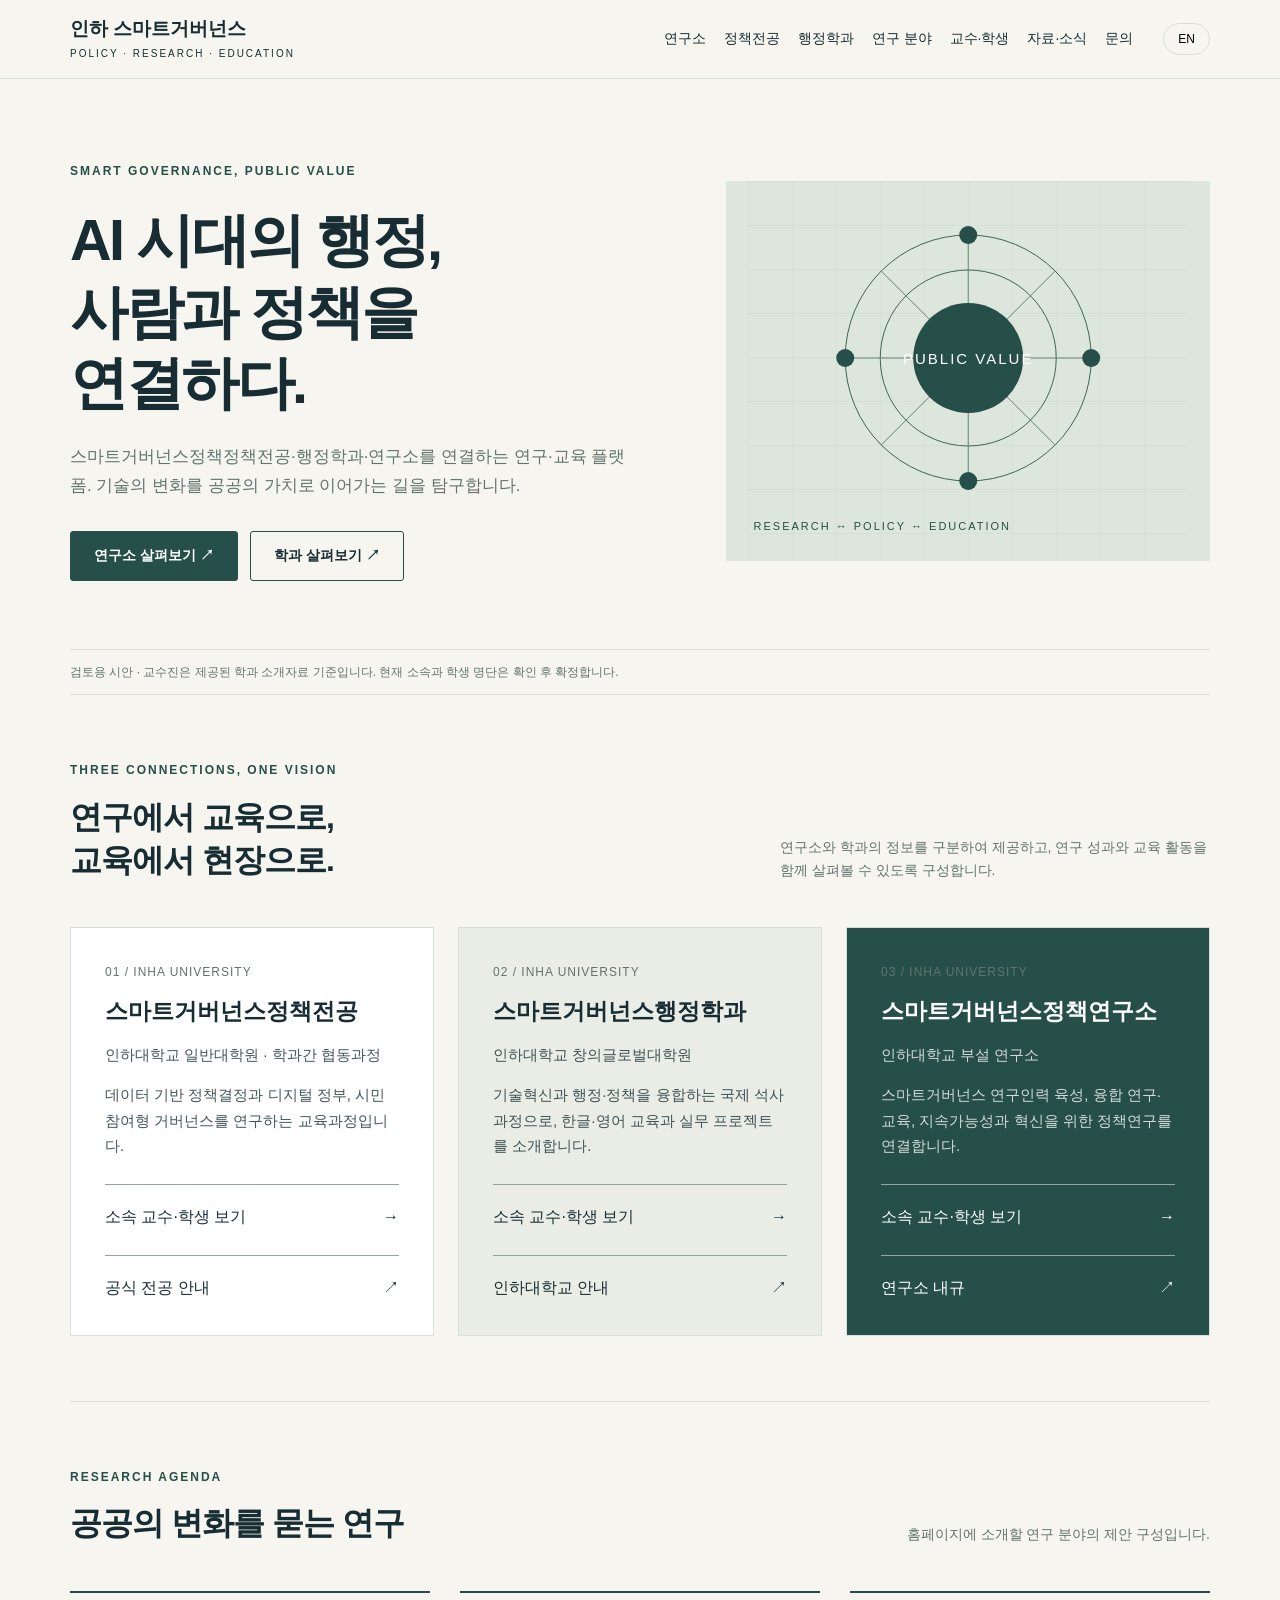
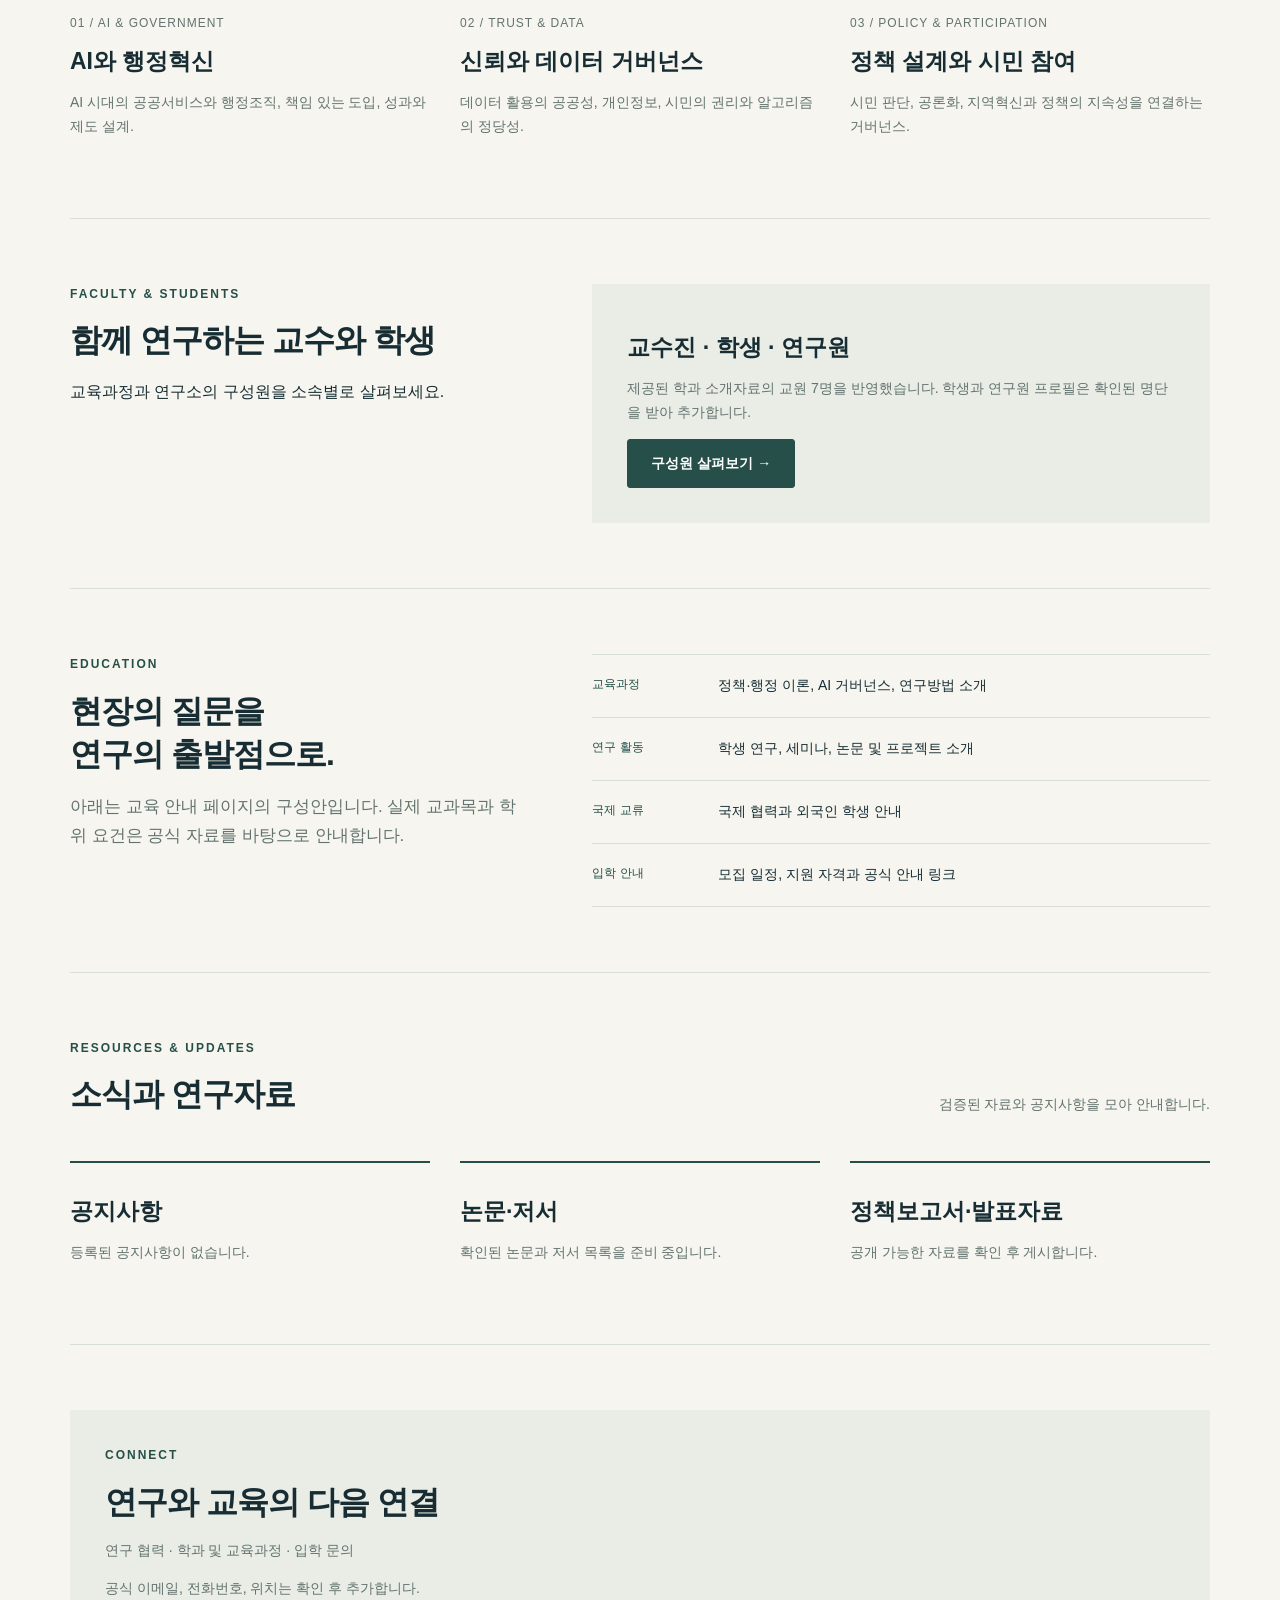
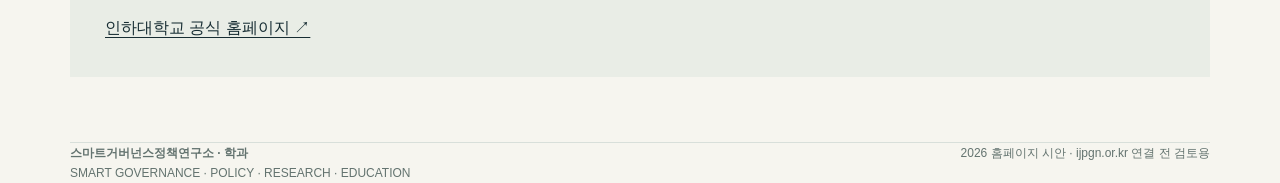
==== index.html @ 076cca41 "Add files via upload" ====
<!doctype html>
<html lang="ko"><head><meta charset="utf-8"><meta name="viewport" content="width=device-width,initial-scale=1"><title>인하 스마트거버넌스 | 정책전공 · 행정학과 · 연구소</title><meta name="description" content="스마트거버넌스정책연구소와 학과 통합 홈페이지 시안"><link rel="stylesheet" href="portal.css"></head><body>
<header><div class="bar"><a class="brand" href="#home"><span data-ko="인하 스마트거버넌스" data-en="INHA SMART GOVERNANCE">인하 스마트거버넌스</span><small>POLICY · RESEARCH · EDUCATION</small></a><nav aria-label="주 메뉴"><a href="#institute" data-ko="연구소" data-en="Institute">연구소</a><a href="#policy" data-ko="정책전공" data-en="Policy Program">정책전공</a><a href="#department" data-ko="행정학과" data-en="Department">행정학과</a><a href="#research" data-ko="연구 분야" data-en="Research">연구 분야</a><a href="members.html" data-ko="교수·학생" data-en="People">교수·학생</a><a href="#resources" data-ko="자료·소식" data-en="Resources">자료·소식</a><a href="#contact" data-ko="문의" data-en="Contact">문의</a></nav><button id="lang" aria-label="Switch to English">EN</button></div></header>
<main id="home" class="wrap"><section class="hero"><div><div class="eyebrow">Smart Governance, Public Value</div><h1 data-ko="AI 시대의 행정,<br>사람과 정책을<br>연결하다." data-en="Connecting people<br>and policy in<br>the age of AI.">AI 시대의 행정,<br>사람과 정책을<br>연결하다.</h1><p class="intro" data-ko="스마트거버넌스정책정책전공·행정학과·연구소를 연결하는 연구·교육 플랫폼. 기술의 변화를 공공의 가치로 이어가는 길을 탐구합니다." data-en="A shared platform connecting the policy program, administration department and research institute. Explore how technological change can create public value.">스마트거버넌스정책정책전공·행정학과·연구소를 연결하는 연구·교육 플랫폼. 기술의 변화를 공공의 가치로 이어가는 길을 탐구합니다.</p><div class="actions"><a class="btn primary" href="#institute" data-ko="연구소 살펴보기 ↗" data-en="Explore the institute ↗">연구소 살펴보기 ↗</a><a class="btn" href="#department" data-ko="학과 살펴보기 ↗" data-en="Explore the department ↗">학과 살펴보기 ↗</a></div></div><div class="art"><svg viewBox="0 0 440 380" role="img" aria-label="연구와 교육의 연결을 표현한 추상 그래픽"><defs><pattern id="grid" width="44" height="44" patternUnits="userSpaceOnUse"><path d="M44 0H0V44" fill="none" stroke="#c4d0c1" stroke-width=".6"/></pattern></defs><rect width="440" height="380" fill="url(#grid)"/><circle cx="220" cy="177" r="123" fill="none" stroke="#426358" stroke-width="1"/><circle cx="220" cy="177" r="88" fill="none" stroke="#426358" stroke-width="1"/><path d="M97 177H343M220 54V300M133 90L307 264M133 264L307 90" stroke="#668274"/><rect x="165" y="122" width="110" height="110" rx="55" fill="#254f48"/><circle cx="220" cy="54" r="9" fill="#254f48"/><circle cx="343" cy="177" r="9" fill="#254f48"/><circle cx="97" cy="177" r="9" fill="#254f48"/><circle cx="220" cy="300" r="9" fill="#254f48"/><text x="220" y="183" fill="#fff" text-anchor="middle" font-size="15" letter-spacing="2">PUBLIC VALUE</text></svg><div class="art-label">RESEARCH ↔ POLICY ↔ EDUCATION</div></div></section>
<div class="draft" data-ko="검토용 시안 · 교수진은 제공된 학과 소개자료 기준입니다. 현재 소속과 학생 명단은 확인 후 확정합니다." data-en="Website concept · Official names, institutional information, curriculum and contact details await confirmation.">검토용 시안 · 교수진은 제공된 학과 소개자료 기준입니다. 현재 소속과 학생 명단은 확인 후 확정합니다.</div>
<section class="section"><div class="section-title"><div><div class="eyebrow">Three Connections, One Vision</div><h2 data-ko="연구에서 교육으로,<br>교육에서 현장으로." data-en="From research to education.<br>From education to practice.">연구에서 교육으로,<br>교육에서 현장으로.</h2></div><p data-ko="연구소와 학과의 정보를 구분하여 제공하고, 연구 성과와 교육 활동을 함께 살펴볼 수 있도록 구성합니다." data-en="Separate institutional information, connected through research and educational activities.">연구소와 학과의 정보를 구분하여 제공하고, 연구 성과와 교육 활동을 함께 살펴볼 수 있도록 구성합니다.</p></div><div class="portals three"><article class="portal" id="policy"><div class="num">01 / INHA UNIVERSITY</div><h3>스마트거버넌스정책전공</h3><p class="units-desc">인하대학교 일반대학원 · 학과간 협동과정</p><p>데이터 기반 정책결정과 디지털 정부, 시민참여형 거버넌스를 연구하는 교육과정입니다.</p><a href="members.html?unit=smart-policy"><span>소속 교수·학생 보기</span><span>→</span></a><a href="https://grad.inha.ac.kr/grad/5787/subview.do?enc=Zm5jdDF8QEB8JTJGZGVwYXJ0bWVudEludHJvJTJGZ3JhZCUyRjE1OTYlMkYxNjc5JTJGaW50cm9WaWV3LmRvJTNGc2l0ZUlkJTNEZ3JhZCUyNmluaGFpZCUzRCUyNg%3D%3D" target="_blank" rel="noopener"><span>공식 전공 안내</span><span>↗</span></a></article><article class="portal" id="department"><div class="num">02 / INHA UNIVERSITY</div><h3>스마트거버넌스행정학과</h3><p class="units-desc">인하대학교 창의글로벌대학원</p><p>기술혁신과 행정·정책을 융합하는 국제 석사과정으로, 한글·영어 교육과 실무 프로젝트를 소개합니다.</p><a href="members.html?unit=smart-admin"><span>소속 교수·학생 보기</span><span>→</span></a><a href="https://www.inha.ac.kr/" target="_blank" rel="noopener"><span>인하대학교 안내</span><span>↗</span></a></article><article class="portal" id="institute"><div class="num">03 / INHA UNIVERSITY</div><h3>스마트거버넌스정책연구소</h3><p class="units-desc">인하대학교 부설 연구소</p><p>스마트거버넌스 연구인력 육성, 융합 연구·교육, 지속가능성과 혁신을 위한 정책연구를 연결합니다.</p><a href="members.html?unit=institute"><span>소속 교수·학생 보기</span><span>→</span></a><a href="https://www.inha.ac.kr/rules/kr/6897/fileDown.do?fileGubun=pdf" target="_blank" rel="noopener"><span>연구소 내규</span><span>↗</span></a></article></div></section>
<section class="section" id="research"><div class="section-title"><div><div class="eyebrow">Research Agenda</div><h2 data-ko="공공의 변화를 묻는 연구" data-en="Research for public change">공공의 변화를 묻는 연구</h2></div><p data-ko="홈페이지에 소개할 연구 분야의 제안 구성입니다." data-en="Proposed research themes for the website.">홈페이지에 소개할 연구 분야의 제안 구성입니다.</p></div><div class="topics"><article class="topic"><div class="num">01 / AI & GOVERNMENT</div><h3 data-ko="AI와 행정혁신" data-en="AI & administrative reform">AI와 행정혁신</h3><p data-ko="AI 시대의 공공서비스와 행정조직, 책임 있는 도입, 성과와 제도 설계." data-en="Public services, organizations, responsible adoption, performance and institutional design in the age of AI.">AI 시대의 공공서비스와 행정조직, 책임 있는 도입, 성과와 제도 설계.</p></article><article class="topic"><div class="num">02 / TRUST & DATA</div><h3 data-ko="신뢰와 데이터 거버넌스" data-en="Trust & data governance">신뢰와 데이터 거버넌스</h3><p data-ko="데이터 활용의 공공성, 개인정보, 시민의 권리와 알고리즘의 정당성." data-en="Public value in data use, privacy, citizen rights and algorithmic legitimacy.">데이터 활용의 공공성, 개인정보, 시민의 권리와 알고리즘의 정당성.</p></article><article class="topic"><div class="num">03 / POLICY & PARTICIPATION</div><h3 data-ko="정책 설계와 시민 참여" data-en="Policy design & participation">정책 설계와 시민 참여</h3><p data-ko="시민 판단, 공론화, 지역혁신과 정책의 지속성을 연결하는 거버넌스." data-en="Governance connecting citizen judgment, public deliberation, local innovation and policy continuity.">시민 판단, 공론화, 지역혁신과 정책의 지속성을 연결하는 거버넌스.</p></article></div></section>
<section class="section split" id="people"><div><div class="eyebrow">Faculty & Students</div><h2 data-ko="함께 연구하는 교수와 학생" data-en="Faculty and students, connected">함께 연구하는 교수와 학생</h2><p data-ko="교육과정과 연구소의 구성원을 소속별로 살펴보세요." data-en="Explore members by program and institute affiliation.">교육과정과 연구소의 구성원을 소속별로 살펴보세요.</p></div><div class="info"><h3>교수진 · 학생 · 연구원</h3><p>제공된 학과 소개자료의 교원 7명을 반영했습니다. 학생과 연구원 프로필은 확인된 명단을 받아 추가합니다.</p><a class="btn primary" href="members.html">구성원 살펴보기 →</a></div></section><section class="section split" id="education"><div><div class="eyebrow">Education</div><h2 data-ko="현장의 질문을<br>연구의 출발점으로." data-en="Practice-led questions.<br>Research-led learning.">현장의 질문을<br>연구의 출발점으로.</h2><p class="intro" data-ko="아래는 교육 안내 페이지의 구성안입니다. 실제 교과목과 학위 요건은 공식 자료를 바탕으로 안내합니다." data-en="The following is a proposed structure for education pages. Course and degree requirements will follow official documentation.">아래는 교육 안내 페이지의 구성안입니다. 실제 교과목과 학위 요건은 공식 자료를 바탕으로 안내합니다.</p></div><div class="list"><div class="row"><span class="tag" data-ko="교육과정" data-en="Curriculum">교육과정</span><p data-ko="정책·행정 이론, AI 거버넌스, 연구방법 소개" data-en="Policy and administration, AI governance and research methods">정책·행정 이론, AI 거버넌스, 연구방법 소개</p></div><div class="row"><span class="tag" data-ko="연구 활동" data-en="Research">연구 활동</span><p data-ko="학생 연구, 세미나, 논문 및 프로젝트 소개" data-en="Student research, seminars, papers and projects">학생 연구, 세미나, 논문 및 프로젝트 소개</p></div><div class="row"><span class="tag" data-ko="국제 교류" data-en="Global">국제 교류</span><p data-ko="국제 협력과 외국인 학생 안내" data-en="International collaboration and information for overseas students">국제 협력과 외국인 학생 안내</p></div><div class="row"><span class="tag" data-ko="입학 안내" data-en="Admissions">입학 안내</span><p data-ko="모집 일정, 지원 자격과 공식 안내 링크" data-en="Application dates, eligibility and official admissions links">모집 일정, 지원 자격과 공식 안내 링크</p></div></div></section>
<section class="section" id="resources"><div class="section-title"><div><div class="eyebrow">Resources & Updates</div><h2 data-ko="소식과 연구자료" data-en="Updates and resources">소식과 연구자료</h2></div><p data-ko="검증된 자료와 공지사항을 모아 안내합니다." data-en="A collection of verified resources and institutional updates.">검증된 자료와 공지사항을 모아 안내합니다.</p></div><div class="topics"><article class="topic"><h3 data-ko="공지사항" data-en="Announcements">공지사항</h3><p data-ko="등록된 공지사항이 없습니다." data-en="No announcements have been published.">등록된 공지사항이 없습니다.</p></article><article class="topic"><h3 data-ko="논문·저서" data-en="Publications">논문·저서</h3><p data-ko="확인된 논문과 저서 목록을 준비 중입니다." data-en="The verified publication list is being prepared.">확인된 논문과 저서 목록을 준비 중입니다.</p></article><article class="topic"><h3 data-ko="정책보고서·발표자료" data-en="Reports & presentations">정책보고서·발표자료</h3><p data-ko="공개 가능한 자료를 확인 후 게시합니다." data-en="Materials will be published after confirming permission to share.">공개 가능한 자료를 확인 후 게시합니다.</p></article></div></section><section class="section" id="contact"><div class="info"><div class="eyebrow">Connect</div><h2 data-ko="연구와 교육의 다음 연결" data-en="The next connection">연구와 교육의 다음 연결</h2><p data-ko="연구 협력 · 학과 및 교육과정 · 입학 문의" data-en="Research collaboration · Department and curriculum · Admissions">연구 협력 · 학과 및 교육과정 · 입학 문의</p><p data-ko="공식 이메일, 전화번호, 위치는 확인 후 추가합니다." data-en="Official email, telephone and location will be added after confirmation.">공식 이메일, 전화번호, 위치는 확인 후 추가합니다.</p><a class="contact-link" href="https://www.inha.ac.kr/" target="_blank" rel="noopener" data-ko="인하대학교 공식 홈페이지 ↗" data-en="Inha University official website ↗">인하대학교 공식 홈페이지 ↗</a></div></section></main>
<footer class="wrap"><div class="footer-grid"><div><strong data-ko="스마트거버넌스정책연구소 · 학과" data-en="Smart Governance Policy Institute · Department">스마트거버넌스정책연구소 · 학과</strong><br>SMART GOVERNANCE · POLICY · RESEARCH · EDUCATION</div><div data-ko="2026 홈페이지 시안 · ijpgn.or.kr 연결 전 검토용" data-en="2026 website concept · For review before connection to ijpgn.or.kr">2026 홈페이지 시안 · ijpgn.or.kr 연결 전 검토용</div></div></footer>
<script>let language='ko';document.getElementById('lang').addEventListener('click',()=>{language=language==='ko'?'en':'ko';document.documentElement.lang=language;document.querySelectorAll('[data-ko]').forEach(e=>e.innerHTML=e.dataset[language]);const b=document.getElementById('lang');b.textContent=language==='ko'?'EN':'KR';b.setAttribute('aria-label',language==='ko'?'Switch to English':'한국어로 전환');document.title=language==='ko'?'스마트거버넌스 | 연구소와 학과':'Smart Governance | Institute & Department';});</script></body></html>
---- portal.css ----
:root{--ink:#172d33;--green:#254f48;--paper:#f6f5ef;--line:#d8dfda;--muted:#63736f}*{box-sizing:border-box}html{scroll-behavior:smooth;scroll-padding-top:90px}body{margin:0;background:var(--paper);color:var(--ink);font-family:Arial,'Noto Sans KR','Malgun Gothic',sans-serif;line-height:1.7}a{color:inherit;text-decoration:none}button{font:inherit;cursor:pointer}header{background:rgba(246,245,239,.97);border-bottom:1px solid var(--line);position:sticky;top:0;z-index:5}.bar{max-width:1200px;margin:auto;padding:18px 30px;display:flex;align-items:center;gap:30px}.brand{font-weight:700;font-size:19px;line-height:1.2}.brand small{display:block;font-size:10px;letter-spacing:2px;margin-top:7px;font-weight:400}nav{margin-left:auto;display:flex;gap:18px;font-size:14px}#lang{background:transparent;border:1px solid var(--line);border-radius:20px;padding:5px 14px;font-size:12px}.wrap{max-width:1200px;margin:auto;padding:0 30px}.hero{padding:82px 0 68px;display:grid;grid-template-columns:1.25fr 1fr;gap:50px;align-items:center}.eyebrow{font-size:12px;letter-spacing:2px;font-weight:700;color:var(--green);text-transform:uppercase}h1{font-size:clamp(36px,4.5vw,64px);line-height:1.24;letter-spacing:-2.5px;margin:24px 0}h2{font-size:32px;letter-spacing:-1px;line-height:1.35;margin:15px 0}h3{font-size:23px;line-height:1.4;margin:12px 0}.intro{max-width:560px;color:var(--muted);font-size:17px}.actions{display:flex;gap:12px;flex-wrap:wrap;margin-top:30px}.btn{display:inline-block;padding:12px 23px;border:1px solid var(--green);border-radius:3px;font-size:14px;font-weight:700}.primary{background:var(--green);color:white}.art{height:380px;background:#dde6dc;position:relative;overflow:hidden;display:flex;align-items:center;justify-content:center}.art svg{width:100%;height:100%}.art-label{position:absolute;bottom:25px;left:28px;color:var(--green);font-size:11px;letter-spacing:2px}.draft{font-size:12px;color:var(--muted);padding:12px 0;border-top:1px solid var(--line);border-bottom:1px solid var(--line)}.section{padding:65px 0;border-bottom:1px solid var(--line)}.section-title{display:flex;justify-content:space-between;align-items:end;gap:30px;margin-bottom:30px}.section-title p{max-width:430px;color:var(--muted);font-size:14px}.portals{display:grid;grid-template-columns:1fr 1fr;gap:24px}.portal{padding:34px;background:white;border:1px solid var(--line)}.portal:last-child{background:var(--green);color:white}.portal p{opacity:.8;font-size:15px}.portal a{display:block;margin-top:25px;padding-top:18px;border-top:1px solid #93a59c;display:flex;justify-content:space-between}.topics{display:grid;grid-template-columns:repeat(3,1fr);gap:30px}.topic{border-top:2px solid var(--green);padding-top:20px}.num{font-size:12px;color:var(--muted);letter-spacing:1px}.topic p{font-size:14px;color:var(--muted)}.split{display:grid;grid-template-columns:1fr 1.35fr;gap:65px}.list{border-top:1px solid var(--line)}.row{padding:19px 0;border-bottom:1px solid var(--line);display:grid;grid-template-columns:110px 1fr;gap:16px}.row .tag{font-size:12px;color:var(--green)}.row p{margin:0;font-size:14px}.status{display:block;color:var(--muted);font-size:12px;margin-top:5px}.info{background:#e9ede6;padding:35px}.info p{font-size:14px;color:var(--muted)}footer{padding:40px 0;color:var(--muted);font-size:12px}.footer-grid{display:flex;justify-content:space-between;gap:30px}.contact-link{text-decoration:underline;text-underline-offset:4px}a:focus-visible,button:focus-visible{outline:3px solid #b78642;outline-offset:5px}@media(max-width:760px){.bar{padding:14px 20px;flex-wrap:wrap;gap:15px}.brand{font-size:16px}nav{order:3;width:100%;justify-content:space-between;gap:8px;font-size:12px}#lang{margin-left:auto}.wrap{padding:0 22px}.hero{grid-template-columns:1fr;padding:45px 0;gap:30px}h1{letter-spacing:-1.5px}.art{height:240px}.portals,.topics,.split{grid-template-columns:1fr}.split{gap:25px}.section{padding:42px 0}.section-title{display:block}.portal{padding:25px}.footer-grid{display:block}.row{grid-template-columns:80px 1fr}}

.portals.three{grid-template-columns:repeat(3,1fr)}.portal:nth-child(2){background:#e9ede6}.portal:nth-child(3){background:var(--green);color:white}.profile-tools{display:flex;gap:14px;flex-wrap:wrap;margin:25px 0}.profile-tools label{font-size:13px;display:grid;gap:5px}input,select,textarea{font:inherit;padding:9px 12px;border:1px solid #b9c9c0;border-radius:3px;background:white;color:var(--ink);max-width:100%}.member-grid{display:grid;grid-template-columns:repeat(3,1fr);gap:20px}.member{border:1px solid var(--line);padding:25px;background:white}.member .initial{width:45px;height:45px;background:#e9ede6;border-radius:50%;display:grid;place-items:center;font-size:19px}.member h3{font-size:20px;margin-bottom:6px}.member p{font-size:14px;color:var(--muted)}.badge{font-size:11px;background:#e9ede6;color:var(--green);display:inline-block;padding:3px 8px;margin:3px 4px 3px 0}.member .detail{font-size:12px;color:var(--muted)}.edit-grid{display:grid;grid-template-columns:1fr 1fr;gap:18px}.edit-grid label{display:grid;gap:6px;font-size:14px}.edit-grid .full{grid-column:1/-1}.edit-grid textarea{min-height:90px}.checks{display:flex;flex-wrap:wrap;gap:18px}.checks label{display:flex;align-items:center;gap:5px}.notice{padding:16px 20px;border-left:3px solid var(--green);background:#e9ede6;font-size:14px}.editor-list{display:flex;gap:8px;flex-wrap:wrap;margin:20px 0}.editor-list button{border:1px solid var(--line);background:white;padding:8px 13px}.editor-list button[aria-pressed=true]{background:var(--green);color:white}.muted{color:var(--muted)}.btn.secondary{background:white;color:var(--green)}#editor-status{min-height:24px;font-size:13px;color:var(--green)}.units-desc{font-size:12px}.table-scroll{overflow:auto}@media(max-width:900px){.portals.three,.member-grid{grid-template-columns:1fr 1fr}nav{gap:10px}}@media(max-width:650px){.portals.three,.member-grid,.edit-grid{grid-template-columns:1fr}.edit-grid .full{grid-column:1}nav{overflow:auto;white-space:nowrap}.profile-tools label{width:100%}}
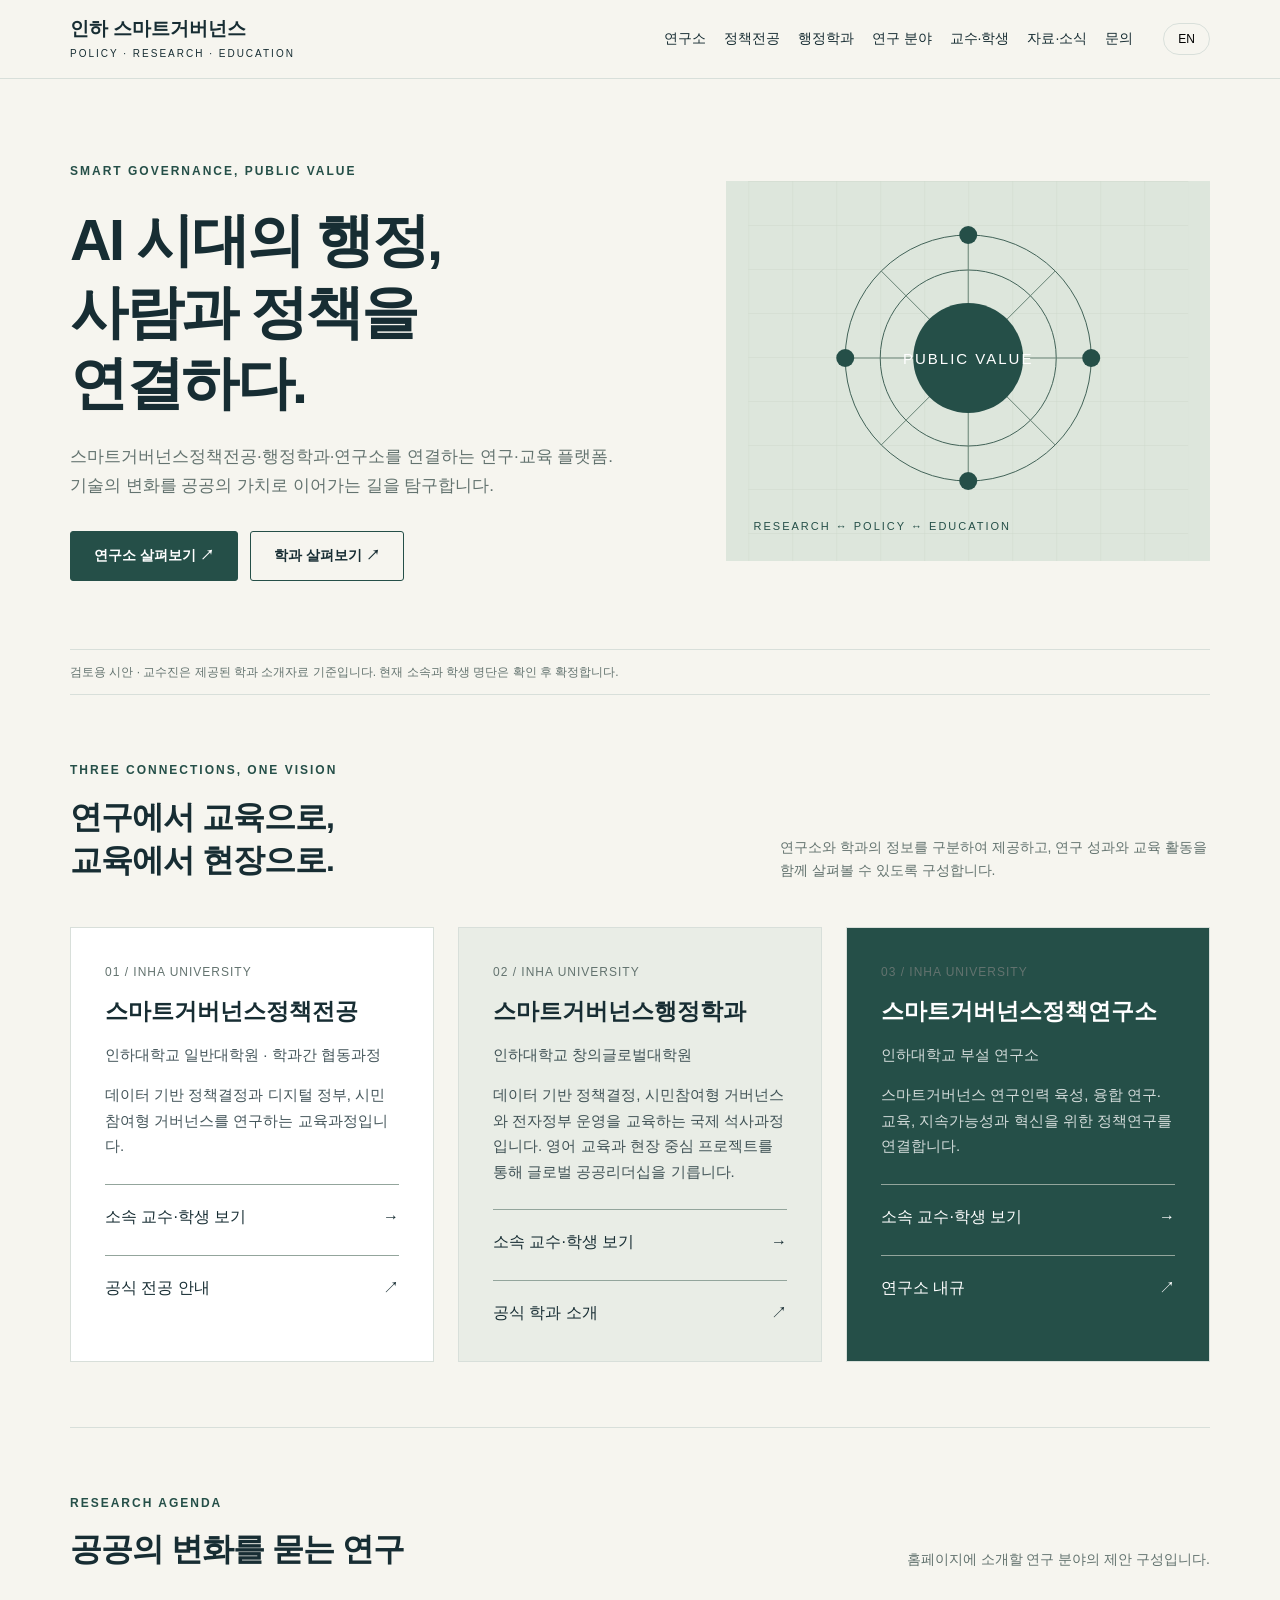
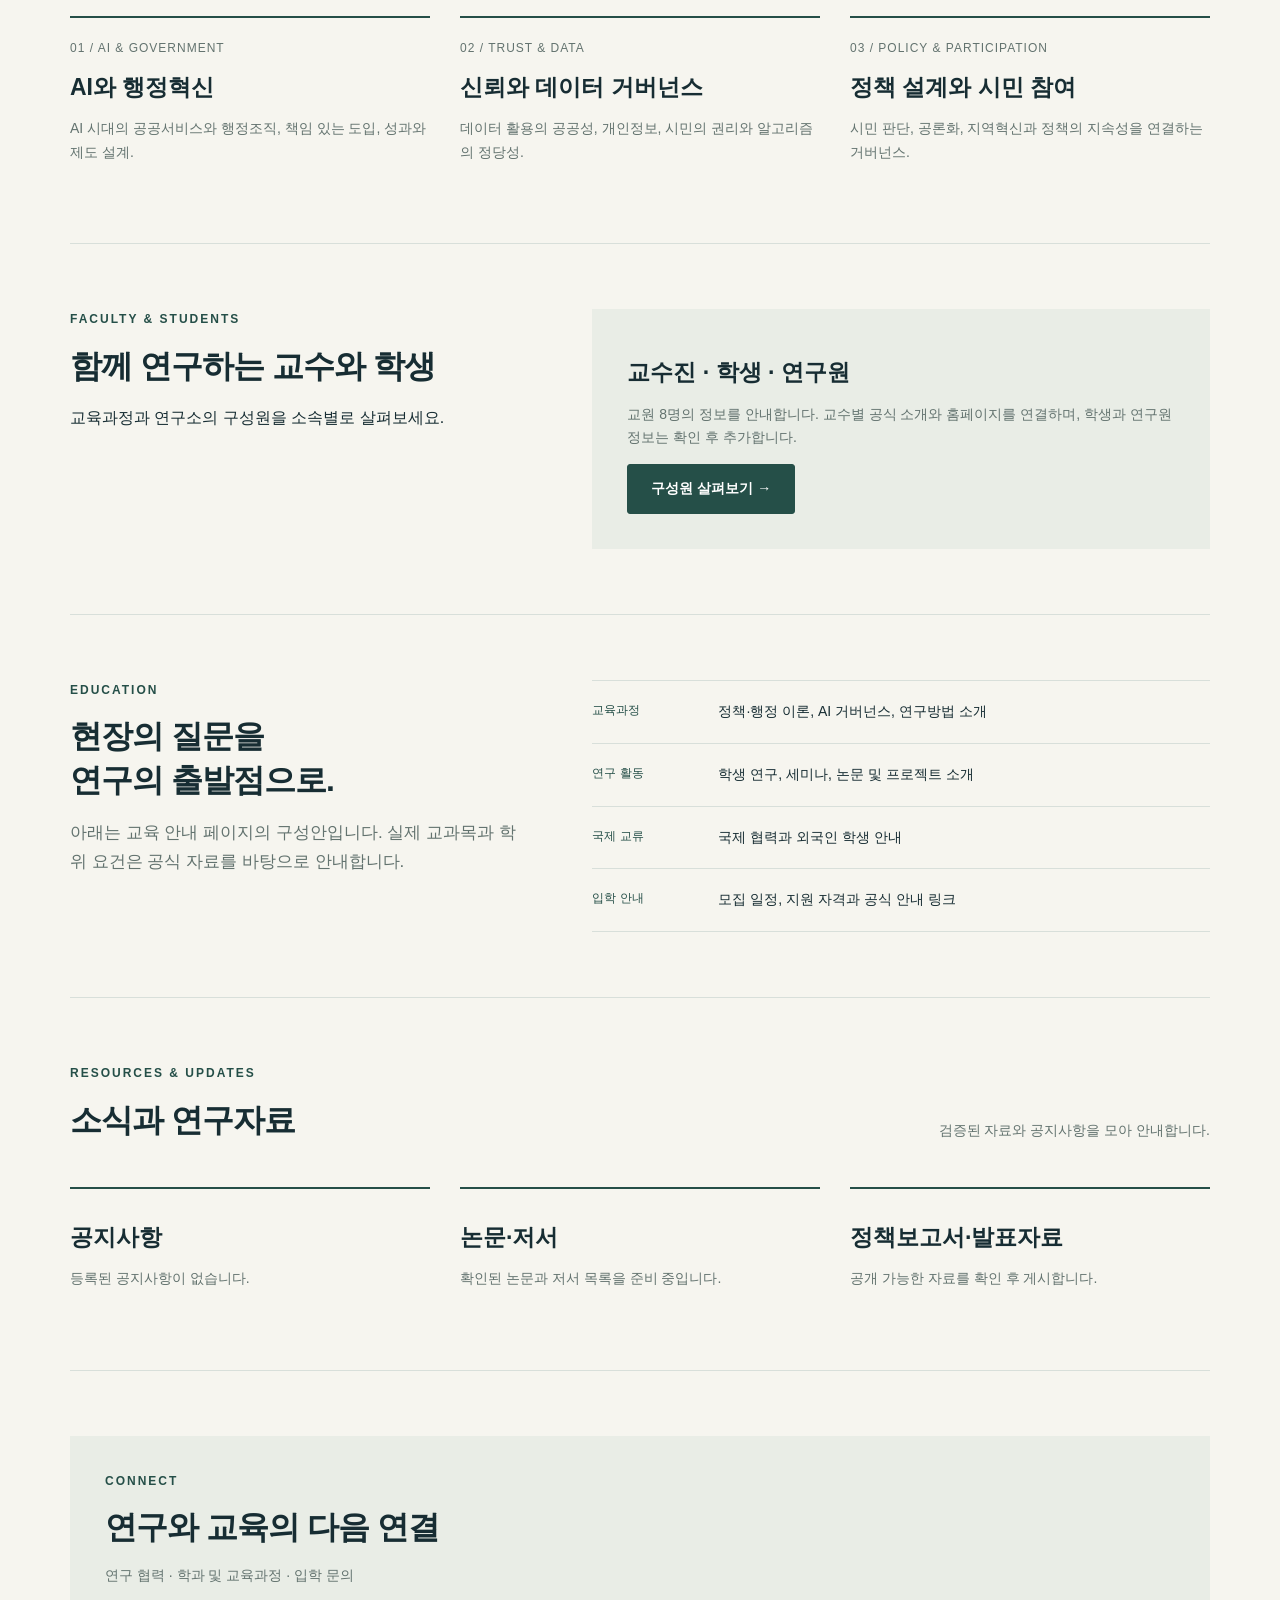
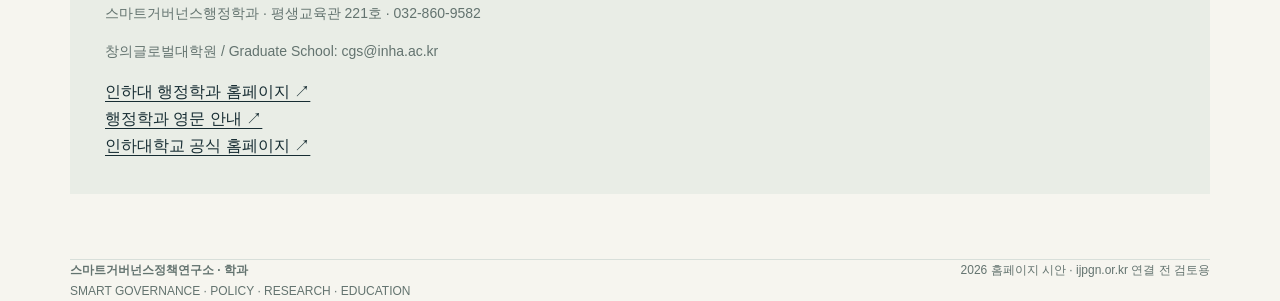
==== commit 6d5cda99: "Add files via upload" ====
--- a/index.html
+++ b/index.html
@@ -1,11 +1,11 @@
 <!doctype html>
 <html lang="ko"><head><meta charset="utf-8"><meta name="viewport" content="width=device-width,initial-scale=1"><title>인하 스마트거버넌스 | 정책전공 · 행정학과 · 연구소</title><meta name="description" content="스마트거버넌스정책연구소와 학과 통합 홈페이지 시안"><link rel="stylesheet" href="portal.css"></head><body>
 <header><div class="bar"><a class="brand" href="#home"><span data-ko="인하 스마트거버넌스" data-en="INHA SMART GOVERNANCE">인하 스마트거버넌스</span><small>POLICY · RESEARCH · EDUCATION</small></a><nav aria-label="주 메뉴"><a href="#institute" data-ko="연구소" data-en="Institute">연구소</a><a href="#policy" data-ko="정책전공" data-en="Policy Program">정책전공</a><a href="#department" data-ko="행정학과" data-en="Department">행정학과</a><a href="#research" data-ko="연구 분야" data-en="Research">연구 분야</a><a href="members.html" data-ko="교수·학생" data-en="People">교수·학생</a><a href="#resources" data-ko="자료·소식" data-en="Resources">자료·소식</a><a href="#contact" data-ko="문의" data-en="Contact">문의</a></nav><button id="lang" aria-label="Switch to English">EN</button></div></header>
-<main id="home" class="wrap"><section class="hero"><div><div class="eyebrow">Smart Governance, Public Value</div><h1 data-ko="AI 시대의 행정,<br>사람과 정책을<br>연결하다." data-en="Connecting people<br>and policy in<br>the age of AI.">AI 시대의 행정,<br>사람과 정책을<br>연결하다.</h1><p class="intro" data-ko="스마트거버넌스정책정책전공·행정학과·연구소를 연결하는 연구·교육 플랫폼. 기술의 변화를 공공의 가치로 이어가는 길을 탐구합니다." data-en="A shared platform connecting the policy program, administration department and research institute. Explore how technological change can create public value.">스마트거버넌스정책정책전공·행정학과·연구소를 연결하는 연구·교육 플랫폼. 기술의 변화를 공공의 가치로 이어가는 길을 탐구합니다.</p><div class="actions"><a class="btn primary" href="#institute" data-ko="연구소 살펴보기 ↗" data-en="Explore the institute ↗">연구소 살펴보기 ↗</a><a class="btn" href="#department" data-ko="학과 살펴보기 ↗" data-en="Explore the department ↗">학과 살펴보기 ↗</a></div></div><div class="art"><svg viewBox="0 0 440 380" role="img" aria-label="연구와 교육의 연결을 표현한 추상 그래픽"><defs><pattern id="grid" width="44" height="44" patternUnits="userSpaceOnUse"><path d="M44 0H0V44" fill="none" stroke="#c4d0c1" stroke-width=".6"/></pattern></defs><rect width="440" height="380" fill="url(#grid)"/><circle cx="220" cy="177" r="123" fill="none" stroke="#426358" stroke-width="1"/><circle cx="220" cy="177" r="88" fill="none" stroke="#426358" stroke-width="1"/><path d="M97 177H343M220 54V300M133 90L307 264M133 264L307 90" stroke="#668274"/><rect x="165" y="122" width="110" height="110" rx="55" fill="#254f48"/><circle cx="220" cy="54" r="9" fill="#254f48"/><circle cx="343" cy="177" r="9" fill="#254f48"/><circle cx="97" cy="177" r="9" fill="#254f48"/><circle cx="220" cy="300" r="9" fill="#254f48"/><text x="220" y="183" fill="#fff" text-anchor="middle" font-size="15" letter-spacing="2">PUBLIC VALUE</text></svg><div class="art-label">RESEARCH ↔ POLICY ↔ EDUCATION</div></div></section>
+<main id="home" class="wrap"><section class="hero"><div><div class="eyebrow">Smart Governance, Public Value</div><h1 data-ko="AI 시대의 행정,<br>사람과 정책을<br>연결하다." data-en="Connecting people<br>and policy in<br>the age of AI.">AI 시대의 행정,<br>사람과 정책을<br>연결하다.</h1><p class="intro" data-ko="스마트거버넌스정책전공·행정학과·연구소를 연결하는 연구·교육 플랫폼. 기술의 변화를 공공의 가치로 이어가는 길을 탐구합니다." data-en="A shared platform connecting the policy program, administration department and research institute. Explore how technological change can create public value.">스마트거버넌스정책전공·행정학과·연구소를 연결하는 연구·교육 플랫폼. 기술의 변화를 공공의 가치로 이어가는 길을 탐구합니다.</p><div class="actions"><a class="btn primary" href="#institute" data-ko="연구소 살펴보기 ↗" data-en="Explore the institute ↗">연구소 살펴보기 ↗</a><a class="btn" href="#department" data-ko="학과 살펴보기 ↗" data-en="Explore the department ↗">학과 살펴보기 ↗</a></div></div><div class="art"><svg viewBox="0 0 440 380" role="img" aria-label="연구와 교육의 연결을 표현한 추상 그래픽"><defs><pattern id="grid" width="44" height="44" patternUnits="userSpaceOnUse"><path d="M44 0H0V44" fill="none" stroke="#c4d0c1" stroke-width=".6"/></pattern></defs><rect width="440" height="380" fill="url(#grid)"/><circle cx="220" cy="177" r="123" fill="none" stroke="#426358" stroke-width="1"/><circle cx="220" cy="177" r="88" fill="none" stroke="#426358" stroke-width="1"/><path d="M97 177H343M220 54V300M133 90L307 264M133 264L307 90" stroke="#668274"/><rect x="165" y="122" width="110" height="110" rx="55" fill="#254f48"/><circle cx="220" cy="54" r="9" fill="#254f48"/><circle cx="343" cy="177" r="9" fill="#254f48"/><circle cx="97" cy="177" r="9" fill="#254f48"/><circle cx="220" cy="300" r="9" fill="#254f48"/><text x="220" y="183" fill="#fff" text-anchor="middle" font-size="15" letter-spacing="2">PUBLIC VALUE</text></svg><div class="art-label">RESEARCH ↔ POLICY ↔ EDUCATION</div></div></section>
 <div class="draft" data-ko="검토용 시안 · 교수진은 제공된 학과 소개자료 기준입니다. 현재 소속과 학생 명단은 확인 후 확정합니다." data-en="Website concept · Official names, institutional information, curriculum and contact details await confirmation.">검토용 시안 · 교수진은 제공된 학과 소개자료 기준입니다. 현재 소속과 학생 명단은 확인 후 확정합니다.</div>
-<section class="section"><div class="section-title"><div><div class="eyebrow">Three Connections, One Vision</div><h2 data-ko="연구에서 교육으로,<br>교육에서 현장으로." data-en="From research to education.<br>From education to practice.">연구에서 교육으로,<br>교육에서 현장으로.</h2></div><p data-ko="연구소와 학과의 정보를 구분하여 제공하고, 연구 성과와 교육 활동을 함께 살펴볼 수 있도록 구성합니다." data-en="Separate institutional information, connected through research and educational activities.">연구소와 학과의 정보를 구분하여 제공하고, 연구 성과와 교육 활동을 함께 살펴볼 수 있도록 구성합니다.</p></div><div class="portals three"><article class="portal" id="policy"><div class="num">01 / INHA UNIVERSITY</div><h3>스마트거버넌스정책전공</h3><p class="units-desc">인하대학교 일반대학원 · 학과간 협동과정</p><p>데이터 기반 정책결정과 디지털 정부, 시민참여형 거버넌스를 연구하는 교육과정입니다.</p><a href="members.html?unit=smart-policy"><span>소속 교수·학생 보기</span><span>→</span></a><a href="https://grad.inha.ac.kr/grad/5787/subview.do?enc=Zm5jdDF8QEB8JTJGZGVwYXJ0bWVudEludHJvJTJGZ3JhZCUyRjE1OTYlMkYxNjc5JTJGaW50cm9WaWV3LmRvJTNGc2l0ZUlkJTNEZ3JhZCUyNmluaGFpZCUzRCUyNg%3D%3D" target="_blank" rel="noopener"><span>공식 전공 안내</span><span>↗</span></a></article><article class="portal" id="department"><div class="num">02 / INHA UNIVERSITY</div><h3>스마트거버넌스행정학과</h3><p class="units-desc">인하대학교 창의글로벌대학원</p><p>기술혁신과 행정·정책을 융합하는 국제 석사과정으로, 한글·영어 교육과 실무 프로젝트를 소개합니다.</p><a href="members.html?unit=smart-admin"><span>소속 교수·학생 보기</span><span>→</span></a><a href="https://www.inha.ac.kr/" target="_blank" rel="noopener"><span>인하대학교 안내</span><span>↗</span></a></article><article class="portal" id="institute"><div class="num">03 / INHA UNIVERSITY</div><h3>스마트거버넌스정책연구소</h3><p class="units-desc">인하대학교 부설 연구소</p><p>스마트거버넌스 연구인력 육성, 융합 연구·교육, 지속가능성과 혁신을 위한 정책연구를 연결합니다.</p><a href="members.html?unit=institute"><span>소속 교수·학생 보기</span><span>→</span></a><a href="https://www.inha.ac.kr/rules/kr/6897/fileDown.do?fileGubun=pdf" target="_blank" rel="noopener"><span>연구소 내규</span><span>↗</span></a></article></div></section>
+<section class="section"><div class="section-title"><div><div class="eyebrow">Three Connections, One Vision</div><h2 data-ko="연구에서 교육으로,<br>교육에서 현장으로." data-en="From research to education.<br>From education to practice.">연구에서 교육으로,<br>교육에서 현장으로.</h2></div><p data-ko="연구소와 학과의 정보를 구분하여 제공하고, 연구 성과와 교육 활동을 함께 살펴볼 수 있도록 구성합니다." data-en="Separate institutional information, connected through research and educational activities.">연구소와 학과의 정보를 구분하여 제공하고, 연구 성과와 교육 활동을 함께 살펴볼 수 있도록 구성합니다.</p></div><div class="portals three"><article class="portal" id="policy"><div class="num">01 / INHA UNIVERSITY</div><h3 data-ko="스마트거버넌스정책전공" data-en="Smart Governance Policy Program">스마트거버넌스정책전공</h3><p class="units-desc" data-ko="인하대학교 일반대학원 · 학과간 협동과정" data-en="Inha University · Graduate School · Interdisciplinary Program">인하대학교 일반대학원 · 학과간 협동과정</p><p data-ko="데이터 기반 정책결정과 디지털 정부, 시민참여형 거버넌스를 연구하는 교육과정입니다." data-en="An interdisciplinary program exploring data-informed policymaking, digital government and participatory governance.">데이터 기반 정책결정과 디지털 정부, 시민참여형 거버넌스를 연구하는 교육과정입니다.</p><a href="members.html?unit=smart-policy"><span data-ko="소속 교수·학생 보기" data-en="Faculty and students">소속 교수·학생 보기</span><span>→</span></a><a href="https://grad.inha.ac.kr/grad/5787/subview.do?enc=Zm5jdDF8QEB8JTJGZGVwYXJ0bWVudEludHJvJTJGZ3JhZCUyRjE1OTYlMkYxNjc5JTJGaW50cm9WaWV3LmRvJTNGc2l0ZUlkJTNEZ3JhZCUyNmluaGFpZCUzRCUyNg%3D%3D" target="_blank" rel="noopener"><span data-ko="공식 전공 안내" data-en="Official program introduction">공식 전공 안내</span><span>↗</span></a></article><article class="portal" id="department"><div class="num">02 / INHA UNIVERSITY</div><h3 data-ko="스마트거버넌스행정학과" data-en="Smart Governance Public Administration">스마트거버넌스행정학과</h3><p class="units-desc" data-ko="인하대학교 창의글로벌대학원" data-en="Inha University · Graduate School of Creative Global Studies">인하대학교 창의글로벌대학원</p><p data-ko="데이터 기반 정책결정, 시민참여형 거버넌스와 전자정부 운영을 교육하는 국제 석사과정입니다. 영어 교육과 현장 중심 프로젝트를 통해 글로벌 공공리더십을 기릅니다." data-en="An international master's program covering data-informed policy decisions, citizen participation and digital government. English-taught courses and practice-based projects develop global public leadership.">데이터 기반 정책결정, 시민참여형 거버넌스와 전자정부 운영을 교육하는 국제 석사과정입니다. 영어 교육과 현장 중심 프로젝트를 통해 글로벌 공공리더십을 기릅니다.</p><a href="members.html?unit=smart-admin"><span data-ko="소속 교수·학생 보기" data-en="Faculty and students">소속 교수·학생 보기</span><span>→</span></a><a href="https://global.inha.ac.kr/global/18001/subview.do" target="_blank" rel="noopener"><span data-ko="공식 학과 소개" data-en="Official department introduction">공식 학과 소개</span><span>↗</span></a></article><article class="portal" id="institute"><div class="num">03 / INHA UNIVERSITY</div><h3 data-ko="스마트거버넌스정책연구소" data-en="Smart Governance Policy Research Institute">스마트거버넌스정책연구소</h3><p class="units-desc" data-ko="인하대학교 부설 연구소" data-en="Inha University · Research Institute">인하대학교 부설 연구소</p><p data-ko="스마트거버넌스 연구인력 육성, 융합 연구·교육, 지속가능성과 혁신을 위한 정책연구를 연결합니다." data-en="Connecting interdisciplinary research, education and policy studies for sustainable innovation.">스마트거버넌스 연구인력 육성, 융합 연구·교육, 지속가능성과 혁신을 위한 정책연구를 연결합니다.</p><a href="members.html?unit=institute"><span data-ko="소속 교수·학생 보기" data-en="Faculty and students">소속 교수·학생 보기</span><span>→</span></a><a href="https://www.inha.ac.kr/rules/kr/6897/fileDown.do?fileGubun=pdf" target="_blank" rel="noopener"><span data-ko="연구소 내규" data-en="Institute regulations">연구소 내규</span><span>↗</span></a></article></div></section>
 <section class="section" id="research"><div class="section-title"><div><div class="eyebrow">Research Agenda</div><h2 data-ko="공공의 변화를 묻는 연구" data-en="Research for public change">공공의 변화를 묻는 연구</h2></div><p data-ko="홈페이지에 소개할 연구 분야의 제안 구성입니다." data-en="Proposed research themes for the website.">홈페이지에 소개할 연구 분야의 제안 구성입니다.</p></div><div class="topics"><article class="topic"><div class="num">01 / AI & GOVERNMENT</div><h3 data-ko="AI와 행정혁신" data-en="AI & administrative reform">AI와 행정혁신</h3><p data-ko="AI 시대의 공공서비스와 행정조직, 책임 있는 도입, 성과와 제도 설계." data-en="Public services, organizations, responsible adoption, performance and institutional design in the age of AI.">AI 시대의 공공서비스와 행정조직, 책임 있는 도입, 성과와 제도 설계.</p></article><article class="topic"><div class="num">02 / TRUST & DATA</div><h3 data-ko="신뢰와 데이터 거버넌스" data-en="Trust & data governance">신뢰와 데이터 거버넌스</h3><p data-ko="데이터 활용의 공공성, 개인정보, 시민의 권리와 알고리즘의 정당성." data-en="Public value in data use, privacy, citizen rights and algorithmic legitimacy.">데이터 활용의 공공성, 개인정보, 시민의 권리와 알고리즘의 정당성.</p></article><article class="topic"><div class="num">03 / POLICY & PARTICIPATION</div><h3 data-ko="정책 설계와 시민 참여" data-en="Policy design & participation">정책 설계와 시민 참여</h3><p data-ko="시민 판단, 공론화, 지역혁신과 정책의 지속성을 연결하는 거버넌스." data-en="Governance connecting citizen judgment, public deliberation, local innovation and policy continuity.">시민 판단, 공론화, 지역혁신과 정책의 지속성을 연결하는 거버넌스.</p></article></div></section>
-<section class="section split" id="people"><div><div class="eyebrow">Faculty & Students</div><h2 data-ko="함께 연구하는 교수와 학생" data-en="Faculty and students, connected">함께 연구하는 교수와 학생</h2><p data-ko="교육과정과 연구소의 구성원을 소속별로 살펴보세요." data-en="Explore members by program and institute affiliation.">교육과정과 연구소의 구성원을 소속별로 살펴보세요.</p></div><div class="info"><h3>교수진 · 학생 · 연구원</h3><p>제공된 학과 소개자료의 교원 7명을 반영했습니다. 학생과 연구원 프로필은 확인된 명단을 받아 추가합니다.</p><a class="btn primary" href="members.html">구성원 살펴보기 →</a></div></section><section class="section split" id="education"><div><div class="eyebrow">Education</div><h2 data-ko="현장의 질문을<br>연구의 출발점으로." data-en="Practice-led questions.<br>Research-led learning.">현장의 질문을<br>연구의 출발점으로.</h2><p class="intro" data-ko="아래는 교육 안내 페이지의 구성안입니다. 실제 교과목과 학위 요건은 공식 자료를 바탕으로 안내합니다." data-en="The following is a proposed structure for education pages. Course and degree requirements will follow official documentation.">아래는 교육 안내 페이지의 구성안입니다. 실제 교과목과 학위 요건은 공식 자료를 바탕으로 안내합니다.</p></div><div class="list"><div class="row"><span class="tag" data-ko="교육과정" data-en="Curriculum">교육과정</span><p data-ko="정책·행정 이론, AI 거버넌스, 연구방법 소개" data-en="Policy and administration, AI governance and research methods">정책·행정 이론, AI 거버넌스, 연구방법 소개</p></div><div class="row"><span class="tag" data-ko="연구 활동" data-en="Research">연구 활동</span><p data-ko="학생 연구, 세미나, 논문 및 프로젝트 소개" data-en="Student research, seminars, papers and projects">학생 연구, 세미나, 논문 및 프로젝트 소개</p></div><div class="row"><span class="tag" data-ko="국제 교류" data-en="Global">국제 교류</span><p data-ko="국제 협력과 외국인 학생 안내" data-en="International collaboration and information for overseas students">국제 협력과 외국인 학생 안내</p></div><div class="row"><span class="tag" data-ko="입학 안내" data-en="Admissions">입학 안내</span><p data-ko="모집 일정, 지원 자격과 공식 안내 링크" data-en="Application dates, eligibility and official admissions links">모집 일정, 지원 자격과 공식 안내 링크</p></div></div></section>
-<section class="section" id="resources"><div class="section-title"><div><div class="eyebrow">Resources & Updates</div><h2 data-ko="소식과 연구자료" data-en="Updates and resources">소식과 연구자료</h2></div><p data-ko="검증된 자료와 공지사항을 모아 안내합니다." data-en="A collection of verified resources and institutional updates.">검증된 자료와 공지사항을 모아 안내합니다.</p></div><div class="topics"><article class="topic"><h3 data-ko="공지사항" data-en="Announcements">공지사항</h3><p data-ko="등록된 공지사항이 없습니다." data-en="No announcements have been published.">등록된 공지사항이 없습니다.</p></article><article class="topic"><h3 data-ko="논문·저서" data-en="Publications">논문·저서</h3><p data-ko="확인된 논문과 저서 목록을 준비 중입니다." data-en="The verified publication list is being prepared.">확인된 논문과 저서 목록을 준비 중입니다.</p></article><article class="topic"><h3 data-ko="정책보고서·발표자료" data-en="Reports & presentations">정책보고서·발표자료</h3><p data-ko="공개 가능한 자료를 확인 후 게시합니다." data-en="Materials will be published after confirming permission to share.">공개 가능한 자료를 확인 후 게시합니다.</p></article></div></section><section class="section" id="contact"><div class="info"><div class="eyebrow">Connect</div><h2 data-ko="연구와 교육의 다음 연결" data-en="The next connection">연구와 교육의 다음 연결</h2><p data-ko="연구 협력 · 학과 및 교육과정 · 입학 문의" data-en="Research collaboration · Department and curriculum · Admissions">연구 협력 · 학과 및 교육과정 · 입학 문의</p><p data-ko="공식 이메일, 전화번호, 위치는 확인 후 추가합니다." data-en="Official email, telephone and location will be added after confirmation.">공식 이메일, 전화번호, 위치는 확인 후 추가합니다.</p><a class="contact-link" href="https://www.inha.ac.kr/" target="_blank" rel="noopener" data-ko="인하대학교 공식 홈페이지 ↗" data-en="Inha University official website ↗">인하대학교 공식 홈페이지 ↗</a></div></section></main>
+<section class="section split" id="people"><div><div class="eyebrow">Faculty & Students</div><h2 data-ko="함께 연구하는 교수와 학생" data-en="Faculty and students, connected">함께 연구하는 교수와 학생</h2><p data-ko="교육과정과 연구소의 구성원을 소속별로 살펴보세요." data-en="Explore members by program and institute affiliation.">교육과정과 연구소의 구성원을 소속별로 살펴보세요.</p></div><div class="info"><h3>교수진 · 학생 · 연구원</h3><p data-ko="교원 8명의 정보를 안내합니다. 교수별 공식 소개와 홈페이지를 연결하며, 학생과 연구원 정보는 확인 후 추가합니다." data-en="Browse eight faculty profiles and their official introduction pages and websites. Student and researcher profiles will be added after confirmation.">교원 8명의 정보를 안내합니다. 교수별 공식 소개와 홈페이지를 연결하며, 학생과 연구원 정보는 확인 후 추가합니다.</p><a class="btn primary" href="members.html">구성원 살펴보기 →</a></div></section><section class="section split" id="education"><div><div class="eyebrow">Education</div><h2 data-ko="현장의 질문을<br>연구의 출발점으로." data-en="Practice-led questions.<br>Research-led learning.">현장의 질문을<br>연구의 출발점으로.</h2><p class="intro" data-ko="아래는 교육 안내 페이지의 구성안입니다. 실제 교과목과 학위 요건은 공식 자료를 바탕으로 안내합니다." data-en="The following is a proposed structure for education pages. Course and degree requirements will follow official documentation.">아래는 교육 안내 페이지의 구성안입니다. 실제 교과목과 학위 요건은 공식 자료를 바탕으로 안내합니다.</p></div><div class="list"><div class="row"><span class="tag" data-ko="교육과정" data-en="Curriculum">교육과정</span><p data-ko="정책·행정 이론, AI 거버넌스, 연구방법 소개" data-en="Policy and administration, AI governance and research methods">정책·행정 이론, AI 거버넌스, 연구방법 소개</p></div><div class="row"><span class="tag" data-ko="연구 활동" data-en="Research">연구 활동</span><p data-ko="학생 연구, 세미나, 논문 및 프로젝트 소개" data-en="Student research, seminars, papers and projects">학생 연구, 세미나, 논문 및 프로젝트 소개</p></div><div class="row"><span class="tag" data-ko="국제 교류" data-en="Global">국제 교류</span><p data-ko="국제 협력과 외국인 학생 안내" data-en="International collaboration and information for overseas students">국제 협력과 외국인 학생 안내</p></div><div class="row"><span class="tag" data-ko="입학 안내" data-en="Admissions">입학 안내</span><p data-ko="모집 일정, 지원 자격과 공식 안내 링크" data-en="Application dates, eligibility and official admissions links">모집 일정, 지원 자격과 공식 안내 링크</p></div></div></section>
+<section class="section" id="resources"><div class="section-title"><div><div class="eyebrow">Resources & Updates</div><h2 data-ko="소식과 연구자료" data-en="Updates and resources">소식과 연구자료</h2></div><p data-ko="검증된 자료와 공지사항을 모아 안내합니다." data-en="A collection of verified resources and institutional updates.">검증된 자료와 공지사항을 모아 안내합니다.</p></div><div class="topics"><article class="topic"><h3 data-ko="공지사항" data-en="Announcements">공지사항</h3><p data-ko="등록된 공지사항이 없습니다." data-en="No announcements have been published.">등록된 공지사항이 없습니다.</p></article><article class="topic"><h3 data-ko="논문·저서" data-en="Publications">논문·저서</h3><p data-ko="확인된 논문과 저서 목록을 준비 중입니다." data-en="The verified publication list is being prepared.">확인된 논문과 저서 목록을 준비 중입니다.</p></article><article class="topic"><h3 data-ko="정책보고서·발표자료" data-en="Reports & presentations">정책보고서·발표자료</h3><p data-ko="공개 가능한 자료를 확인 후 게시합니다." data-en="Materials will be published after confirming permission to share.">공개 가능한 자료를 확인 후 게시합니다.</p></article></div></section><section class="section" id="contact"><div class="info"><div class="eyebrow">Connect</div><h2 data-ko="연구와 교육의 다음 연결" data-en="The next connection">연구와 교육의 다음 연결</h2><p data-ko="연구 협력 · 학과 및 교육과정 · 입학 문의" data-en="Research collaboration · Department and curriculum · Admissions">연구 협력 · 학과 및 교육과정 · 입학 문의</p><p data-ko="스마트거버넌스행정학과 · 평생교육관 221호 · 032-860-9582" data-en="Smart Governance Public Administration · Lifelong Education Building, Room 221 · +82-32-860-9582">스마트거버넌스행정학과 · 평생교육관 221호 · 032-860-9582</p><p>창의글로벌대학원 / Graduate School: <a href="mailto:cgs@inha.ac.kr">cgs@inha.ac.kr</a></p><a class="contact-link" href="https://publicad.inha.ac.kr/publicad/index.do" target="_blank" rel="noopener" data-ko="인하대 행정학과 홈페이지 ↗" data-en="Inha Public Administration department ↗">인하대 행정학과 홈페이지 ↗</a><br><a class="contact-link" href="https://eng.inha.ac.kr/eng/3594/subview..do?enc=Zm5jdDF8QEB8JTJGZGVwYXJ0bWVudEludHJvJTJGZW5nJTJGNjclMkYyMTAlMkZpbnRyb1ZpZXcuZG8lM0Y%3D" target="_blank" rel="noopener" data-ko="행정학과 영문 안내 ↗" data-en="Public Administration — English introduction ↗">행정학과 영문 안내 ↗</a><br><a class="contact-link" href="https://www.inha.ac.kr/" target="_blank" rel="noopener" data-ko="인하대학교 공식 홈페이지 ↗" data-en="Inha University official website ↗">인하대학교 공식 홈페이지 ↗</a></div></section></main>
 <footer class="wrap"><div class="footer-grid"><div><strong data-ko="스마트거버넌스정책연구소 · 학과" data-en="Smart Governance Policy Institute · Department">스마트거버넌스정책연구소 · 학과</strong><br>SMART GOVERNANCE · POLICY · RESEARCH · EDUCATION</div><div data-ko="2026 홈페이지 시안 · ijpgn.or.kr 연결 전 검토용" data-en="2026 website concept · For review before connection to ijpgn.or.kr">2026 홈페이지 시안 · ijpgn.or.kr 연결 전 검토용</div></div></footer>
 <script>let language='ko';document.getElementById('lang').addEventListener('click',()=>{language=language==='ko'?'en':'ko';document.documentElement.lang=language;document.querySelectorAll('[data-ko]').forEach(e=>e.innerHTML=e.dataset[language]);const b=document.getElementById('lang');b.textContent=language==='ko'?'EN':'KR';b.setAttribute('aria-label',language==='ko'?'Switch to English':'한국어로 전환');document.title=language==='ko'?'스마트거버넌스 | 연구소와 학과':'Smart Governance | Institute & Department';});</script></body></html>
